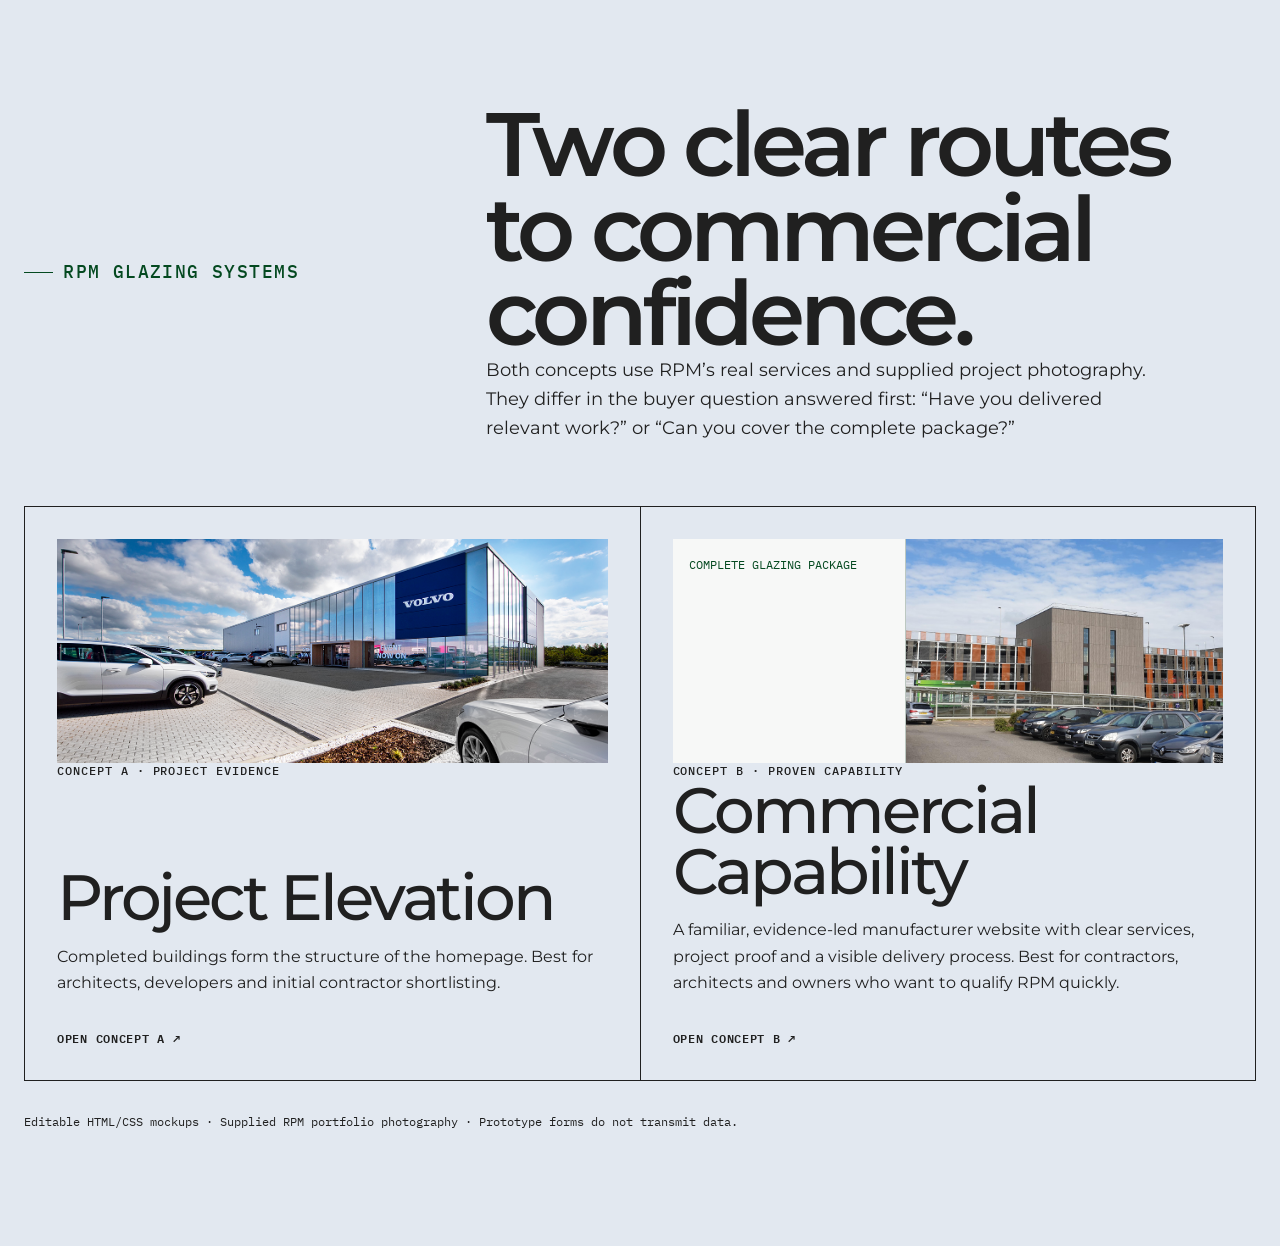
==== index.html @ e8a64cb8 "Publish RPM glazing homepage concepts" ====
<!doctype html>
<html lang="en">
<head>
  <meta charset="utf-8">
  <meta name="viewport" content="width=device-width, initial-scale=1">
  <title>RPM Glazing Systems — Homepage Concepts</title>
  <link rel="preconnect" href="https://fonts.googleapis.com">
  <link rel="preconnect" href="https://fonts.gstatic.com" crossorigin>
  <link href="https://fonts.googleapis.com/css2?family=IBM+Plex+Mono:wght@400;500;600&amp;family=Montserrat:wght@400;500;600;700;800&amp;display=swap" rel="stylesheet">
  <link rel="stylesheet" href="styles/shared.css">
  <style>
    body{min-height:100vh;background:var(--mist)}
    .selector{padding-block:clamp(3rem,8vw,7rem)}
    .selector-head{display:grid;grid-template-columns:.7fr 1.3fr;gap:3rem;margin-bottom:4rem}
    .selector-head h1{margin:0;max-width:12ch;font-size:clamp(3rem,7vw,6rem);font-weight:600;line-height:.94;letter-spacing:-.055em}
    .selector-head p{max-width:42rem;margin:0;font-size:1.1rem}
    .concept-grid{display:grid;grid-template-columns:1fr 1fr;border-top:1px solid var(--ink);border-left:1px solid var(--ink)}
    .concept-card{display:flex;min-height:34rem;flex-direction:column;padding:2rem;border-right:1px solid var(--ink);border-bottom:1px solid var(--ink);text-decoration:none;transition:background .2s ease,color .2s ease}
    .concept-card:hover{color:var(--white);background:var(--rpm-green)}
    .concept-card h2{margin:auto 0 1rem;max-width:12ch;font-size:clamp(2.4rem,5vw,4.5rem);font-weight:500;line-height:.95;letter-spacing:-.05em}
    .concept-card p{max-width:34rem;margin:0 0 2rem}
    .concept-preview{position:relative;height:14rem;overflow:hidden;background:var(--paper)}
    .concept-preview img{height:100%;object-fit:cover}
    .concept-preview--b{display:grid;grid-template-columns:.85fr 1.15fr;background:var(--paper)}
    .concept-preview--b span{padding:1rem;border-right:1px solid var(--line);color:var(--rpm-green);font-family:var(--font-mono);font-size:.72rem;text-transform:uppercase}
    .card-link{font-family:var(--font-mono);font-size:.75rem;font-weight:600;letter-spacing:.06em;text-transform:uppercase}
    .source-note{margin-top:2rem;font-family:var(--font-mono);font-size:.72rem;line-height:1.6}
    @media(max-width:760px){.selector-head,.concept-grid{grid-template-columns:1fr}.concept-card{min-height:30rem;padding:1.25rem}.concept-preview{height:12rem}}
  </style>
</head>
<body>
  <a class="skip-link" href="#main">Skip to main content</a>
  <main class="selector" id="main">
    <div class="shell">
      <header class="selector-head">
        <p class="eyebrow">RPM Glazing Systems</p>
        <div><h1>Two clear routes to commercial confidence.</h1><p>Both concepts use RPM’s real services and supplied project photography. They differ in the buyer question answered first: “Have you delivered relevant work?” or “Can you cover the complete package?”</p></div>
      </header>

      <div class="concept-grid">
        <a class="concept-card" href="concept-a.html">
          <div class="concept-preview"><img src="assets/projects/volvo-bristol.jpg" alt="Volvo Bristol project preview" width="1299" height="866"></div>
          <span class="mono">Concept A · Project evidence</span>
          <h2>Project Elevation</h2>
          <p>Completed buildings form the structure of the homepage. Best for architects, developers and initial contractor shortlisting.</p>
          <span class="card-link">Open Concept A ↗</span>
        </a>
        <a class="concept-card" href="concept-b.html">
          <div class="concept-preview concept-preview--b"><span aria-hidden="true">Complete glazing package</span><img src="assets/projects/bristol-airport-building.jpeg" alt="Bristol Airport project preview" width="2560" height="1280"></div>
          <span class="mono">Concept B · Proven capability</span>
          <h2>Commercial Capability</h2>
          <p>A familiar, evidence-led manufacturer website with clear services, project proof and a visible delivery process. Best for contractors, architects and owners who want to qualify RPM quickly.</p>
          <span class="card-link">Open Concept B ↗</span>
        </a>
      </div>
      <p class="source-note">Editable HTML/CSS mockups · Supplied RPM portfolio photography · Prototype forms do not transmit data.</p>
    </div>
  </main>
</body>
</html>
---- styles/shared.css ----
@import url("./tokens.css");

*,
*::before,
*::after {
  box-sizing: border-box;
}

html {
  background: var(--paper);
  overflow-x: hidden;
}

body {
  margin: 0;
  color: var(--ink);
  background: var(--paper);
  font-family: var(--font-sans);
  font-size: 1rem;
  line-height: 1.65;
  text-rendering: optimizeLegibility;
  -webkit-font-smoothing: antialiased;
}

img {
  display: block;
  width: 100%;
  height: auto;
}

a {
  color: inherit;
}

button,
input,
select,
textarea {
  font: inherit;
}

button,
a {
  -webkit-tap-highlight-color: transparent;
  touch-action: manipulation;
}

h1,
h2,
h3 {
  text-wrap: balance;
}

p {
  text-wrap: pretty;
}

section[id] {
  scroll-margin-top: 1.5rem;
}

:focus-visible {
  outline: 2px solid var(--rpm-green);
  outline-offset: 4px;
  box-shadow: var(--shadow-focus);
}

.skip-link {
  position: fixed;
  z-index: 1000;
  top: 0;
  left: 1rem;
  padding: 0.75rem 1rem;
  color: var(--white);
  background: var(--rpm-green);
  transform: translateY(-120%);
}

.skip-link:focus {
  transform: translateY(0);
}

.shell {
  width: var(--page);
  margin-inline: auto;
}

.mono,
.eyebrow,
.annotation,
.project-index,
.service-code {
  font-family: var(--font-mono);
  font-size: 0.75rem;
  font-weight: 500;
  line-height: 1.4;
  letter-spacing: 0.08em;
  text-transform: uppercase;
}

.eyebrow {
  display: inline-flex;
  align-items: center;
  gap: 0.65rem;
  color: var(--rpm-green);
}

.eyebrow::before {
  width: 1.8rem;
  height: 1px;
  background: currentColor;
  content: "";
}

.display {
  margin: 0;
  font-size: clamp(3rem, 6vw, 5.25rem);
  font-weight: 600;
  line-height: 0.94;
  letter-spacing: -0.055em;
}

.section-title {
  margin: 0;
  max-width: 18ch;
  font-size: clamp(2.1rem, 3.8vw, 3.75rem);
  font-weight: 600;
  line-height: 0.98;
  letter-spacing: -0.045em;
}

.lead {
  margin: 0;
  max-width: 42rem;
  font-size: clamp(1.05rem, 1.45vw, 1.28rem);
  line-height: 1.55;
}

.button {
  display: inline-flex;
  min-height: 3.25rem;
  align-items: center;
  justify-content: space-between;
  gap: 1.5rem;
  padding: 0.85rem 1rem;
  border: 1px solid var(--rpm-green);
  color: var(--white);
  background: var(--rpm-green);
  font-family: var(--font-mono);
  font-size: 0.75rem;
  font-weight: 600;
  letter-spacing: 0.06em;
  line-height: 1.2;
  text-decoration: none;
  text-transform: uppercase;
  cursor: pointer;
}

.button::after {
  font-size: 1rem;
  content: "↗";
}

.button:hover {
  border-color: var(--rpm-green-deep);
  background: var(--rpm-green-deep);
}

.button--ghost {
  color: var(--rpm-green);
  background: transparent;
}

.button--ghost:hover {
  color: var(--white);
}

.button--light {
  border-color: var(--white);
  color: var(--rpm-green);
  background: var(--white);
}

.button--light:hover {
  border-color: var(--mist);
  color: var(--rpm-green-deep);
  background: var(--mist);
}

.site-header {
  position: relative;
  z-index: 20;
  border-bottom: 1px solid var(--line-dark);
  background: rgba(247, 248, 247, 0.96);
}

.header-grid {
  display: grid;
  min-height: 5rem;
  grid-template-columns: minmax(13rem, 1fr) auto auto auto;
  align-items: stretch;
}

.brand {
  display: flex;
  align-items: center;
  gap: 0.8rem;
  border-right: 1px solid var(--line-dark);
  text-decoration: none;
}

.brand-mark {
  color: var(--rpm-green);
  font-size: 2rem;
  font-weight: 800;
  letter-spacing: -0.09em;
  line-height: 1;
}

.brand-name {
  max-width: 8rem;
  font-family: var(--font-mono);
  font-size: 0.7rem;
  letter-spacing: 0.08em;
  line-height: 1.2;
  text-transform: uppercase;
}

.nav-toggle {
  display: none;
}

.site-nav {
  display: flex;
  align-items: stretch;
  justify-content: flex-end;
}

.site-nav a {
  display: flex;
  min-width: 6.4rem;
  align-items: center;
  justify-content: center;
  border-right: 1px solid var(--line-dark);
  font-family: var(--font-mono);
  font-size: 0.74rem;
  letter-spacing: 0.06em;
  text-decoration: none;
  text-transform: uppercase;
}

.header-phone {
  display: flex;
  min-width: 9.75rem;
  align-items: center;
  justify-content: center;
  border-right: 1px solid var(--line-dark);
  color: var(--rpm-green-deep);
  font-family: var(--font-mono);
  font-size: 0.72rem;
  font-weight: 600;
  letter-spacing: 0.04em;
  text-decoration: none;
}

.header-phone:hover {
  color: var(--white);
  background: var(--rpm-green);
}

.site-nav a:hover {
  color: var(--white);
  background: var(--rpm-green);
}

.header-contact {
  display: flex;
  min-width: 11.5rem;
  align-items: center;
  justify-content: center;
  color: var(--white);
  background: var(--rpm-green);
  font-family: var(--font-mono);
  font-size: 0.72rem;
  font-weight: 600;
  letter-spacing: 0.05em;
  text-decoration: none;
}

.header-contact:hover {
  background: var(--rpm-green-deep);
}

.mobile-quick-actions {
  display: none;
}

.section-head {
  display: grid;
  grid-template-columns: minmax(12rem, 0.7fr) 1.8fr;
  gap: 2rem;
  align-items: start;
}

.section-head__copy {
  display: grid;
  gap: 1.5rem;
}

.project-caption {
  display: grid;
  grid-template-columns: auto 1fr;
  gap: 1rem;
  align-items: start;
  padding-top: 0.85rem;
  border-top: 1px solid currentColor;
}

.project-caption h3,
.project-caption p {
  margin: 0;
}

.project-caption h3 {
  font-size: 1rem;
  font-weight: 600;
  line-height: 1.25;
}

.project-caption p {
  margin-top: 0.25rem;
  color: var(--ink-soft);
  font-size: 0.78rem;
  line-height: 1.45;
}

.prototype-note {
  margin: 0;
  color: var(--ink-soft);
  font-family: var(--font-mono);
  font-size: 0.72rem;
  line-height: 1.6;
}

.enquiry-form {
  display: grid;
  grid-template-columns: 1fr 1fr;
  gap: 1.2rem;
}

.field {
  display: grid;
  gap: 0.45rem;
}

.field--wide {
  grid-column: 1 / -1;
}

.field label,
.field legend {
  font-family: var(--font-mono);
  font-size: 0.72rem;
  font-weight: 600;
  letter-spacing: 0.04em;
  text-transform: uppercase;
}

.field input,
.field select,
.field textarea {
  width: 100%;
  min-height: 3.25rem;
  padding: 0.8rem 0;
  border: 0;
  border-bottom: 1px solid var(--ink);
  border-radius: 0;
  color: var(--ink);
  background: transparent;
}

.field textarea {
  min-height: 7.5rem;
  resize: vertical;
}

.field input[aria-invalid="true"],
.field select[aria-invalid="true"],
.field textarea[aria-invalid="true"] {
  border-bottom-width: 2px;
  border-bottom-color: #a10000;
}

.field-error {
  min-height: 1rem;
  margin: 0;
  color: #8b0000;
  font-size: 0.75rem;
}

.form-actions {
  display: flex;
  grid-column: 1 / -1;
  align-items: center;
  gap: 1rem;
  flex-wrap: wrap;
}

.form-status {
  padding: 1.2rem;
  border-left: 4px solid var(--rpm-green);
  background: var(--rpm-green-soft);
}

.site-footer {
  color: var(--white);
  background: var(--rpm-green-deep);
}

.footer-grid {
  display: grid;
  grid-template-columns: 1.2fr 1fr 1fr;
  gap: 3rem;
  padding-block: 4rem;
}

.footer-brand {
  font-size: clamp(3.5rem, 8vw, 7.5rem);
  font-weight: 800;
  letter-spacing: -0.09em;
  line-height: 0.8;
}

.footer-block h2,
.footer-block p {
  margin: 0;
}

.footer-block h2 {
  margin-bottom: 1rem;
  font-family: var(--font-mono);
  font-size: 0.72rem;
  letter-spacing: 0.08em;
  text-transform: uppercase;
}

.footer-block a {
  text-underline-offset: 0.25rem;
}

.footer-legal {
  display: flex;
  justify-content: space-between;
  gap: 2rem;
  padding-block: 1.25rem;
  border-top: 1px solid rgba(255, 255, 255, 0.25);
  font-family: var(--font-mono);
  font-size: 0.66rem;
  line-height: 1.5;
}

@media (max-width: 1280px) {
  .header-grid {
    grid-template-columns: 1fr auto auto auto;
  }

  .site-nav {
    position: absolute;
    top: 100%;
    right: 0;
    left: 0;
    display: none;
    padding: 1rem 24px;
    border-bottom: 1px solid var(--line-dark);
    background: var(--paper);
  }

  .site-nav[data-open="true"] {
    display: grid;
  }

  .site-nav a {
    min-height: 3.25rem;
    justify-content: flex-start;
    border-right: 0;
    border-bottom: 1px solid var(--line-dark);
  }

  .nav-toggle {
    display: inline-flex;
    min-width: 5rem;
    align-items: center;
    justify-content: center;
    border: 0;
    border-right: 1px solid var(--line-dark);
    background: transparent;
    font-family: var(--font-mono);
    font-size: 0.7rem;
    text-transform: uppercase;
    cursor: pointer;
  }
}

@media (max-width: 760px) {
  :root {
    --page: var(--page-mobile);
  }

  .display {
    font-size: clamp(2.65rem, 13.2vw, 4rem);
    line-height: 0.98;
  }

  .section-title {
    font-size: clamp(2.1rem, 10vw, 3.2rem);
    line-height: 1;
  }

  .header-grid {
    min-height: 4.5rem;
    grid-template-columns: 1fr auto;
  }

  .brand {
    border-right: 0;
  }

  .brand-name {
    display: none;
  }

  .header-contact {
    display: none;
  }

  .header-phone {
    display: none;
  }

  .nav-toggle {
    border-left: 1px solid var(--line-dark);
    border-right: 0;
  }

  .mobile-quick-actions {
    display: grid;
    grid-template-columns: 1fr 1fr;
    border-bottom: 1px solid var(--line-dark);
    background: var(--paper);
  }

  .mobile-quick-actions a {
    display: flex;
    min-height: 3.5rem;
    align-items: center;
    justify-content: center;
    padding: 0.75rem;
    color: var(--rpm-green-deep);
    font-family: var(--font-mono);
    font-size: 0.72rem;
    font-weight: 600;
    letter-spacing: 0.04em;
    text-decoration: none;
    text-transform: uppercase;
  }

  .mobile-quick-actions a + a {
    border-left: 1px solid var(--line-dark);
    color: var(--white);
    background: var(--rpm-green);
  }

  .section-head {
    grid-template-columns: 1fr;
    gap: 1.25rem;
  }

  .enquiry-form {
    grid-template-columns: 1fr;
  }

  .field--wide,
  .form-actions {
    grid-column: 1;
  }

  .footer-grid {
    grid-template-columns: 1fr;
    gap: 2.5rem;
    padding-block: 3rem;
  }

  .footer-legal {
    flex-direction: column;
    gap: 0.8rem;
  }
}

@media (prefers-reduced-motion: reduce) {
  html {
    scroll-behavior: auto;
  }

  *,
  *::before,
  *::after {
    scroll-behavior: auto !important;
    transition-duration: 0.01ms !important;
    animation-duration: 0.01ms !important;
    animation-iteration-count: 1 !important;
  }
}
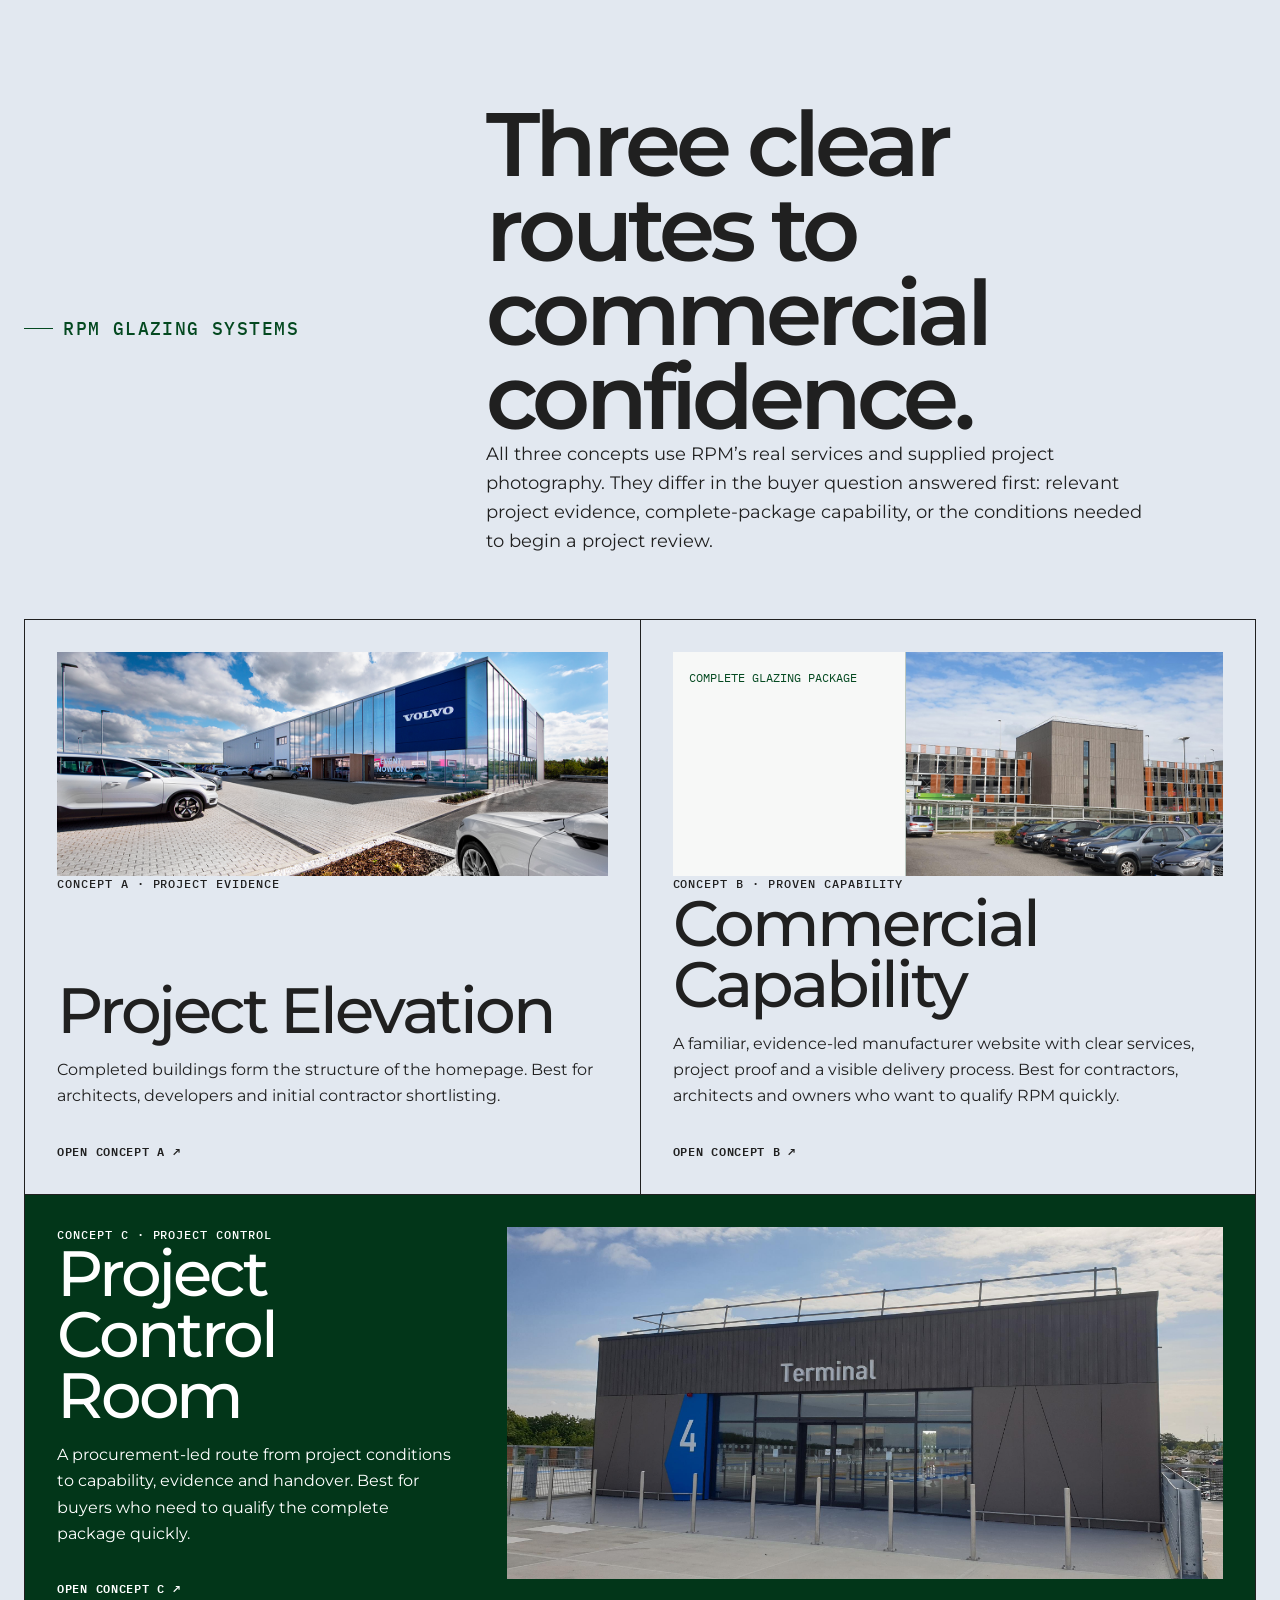
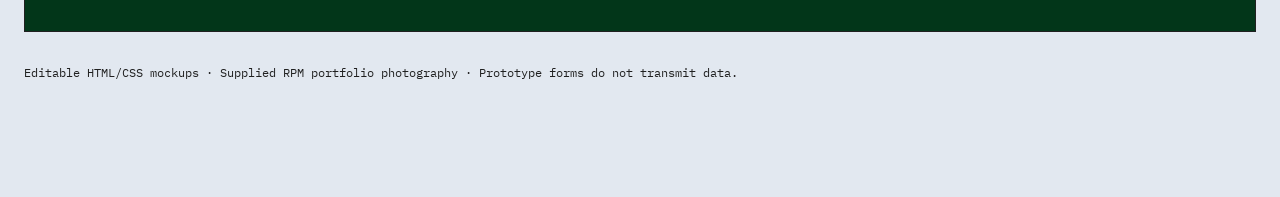
==== commit baf2408d: "Add RPM Project Control Room concept" ====
--- a/index.html
+++ b/index.html
@@ -24,8 +24,13 @@
     .concept-preview--b{display:grid;grid-template-columns:.85fr 1.15fr;background:var(--paper)}
     .concept-preview--b span{padding:1rem;border-right:1px solid var(--line);color:var(--rpm-green);font-family:var(--font-mono);font-size:.72rem;text-transform:uppercase}
     .card-link{font-family:var(--font-mono);font-size:.75rem;font-weight:600;letter-spacing:.06em;text-transform:uppercase}
+    .concept-card--c{grid-column:1/-1;display:grid;min-height:25rem;grid-template-columns:.72fr 1.28fr;grid-template-rows:auto 1fr auto;column-gap:3rem;background:var(--rpm-green-deep);color:var(--white)}
+    .concept-card--c:hover{background:var(--ink)}
+    .concept-card--c .concept-preview{grid-column:2;grid-row:1/-1;height:100%;min-height:20rem}
+    .concept-card--c .mono,.concept-card--c h2,.concept-card--c p,.concept-card--c .card-link{grid-column:1}
+    .concept-card--c h2{margin:auto 0 1rem}
     .source-note{margin-top:2rem;font-family:var(--font-mono);font-size:.72rem;line-height:1.6}
-    @media(max-width:760px){.selector-head,.concept-grid{grid-template-columns:1fr}.concept-card{min-height:30rem;padding:1.25rem}.concept-preview{height:12rem}}
+    @media(max-width:760px){.selector-head,.concept-grid{grid-template-columns:1fr}.concept-card{min-height:30rem;padding:1.25rem}.concept-preview{height:12rem}.concept-card--c{display:flex;grid-column:auto;min-height:32rem}.concept-card--c .concept-preview{order:-1;width:100%;min-height:12rem;height:12rem}}
   </style>
 </head>
 <body>
@@ -34,7 +39,7 @@
     <div class="shell">
       <header class="selector-head">
         <p class="eyebrow">RPM Glazing Systems</p>
-        <div><h1>Two clear routes to commercial confidence.</h1><p>Both concepts use RPM’s real services and supplied project photography. They differ in the buyer question answered first: “Have you delivered relevant work?” or “Can you cover the complete package?”</p></div>
+        <div><h1>Three clear routes to commercial confidence.</h1><p>All three concepts use RPM’s real services and supplied project photography. They differ in the buyer question answered first: relevant project evidence, complete-package capability, or the conditions needed to begin a project review.</p></div>
       </header>
 
       <div class="concept-grid">
@@ -52,6 +57,13 @@
           <p>A familiar, evidence-led manufacturer website with clear services, project proof and a visible delivery process. Best for contractors, architects and owners who want to qualify RPM quickly.</p>
           <span class="card-link">Open Concept B ↗</span>
         </a>
+        <a class="concept-card concept-card--c" href="concept-c.html">
+          <div class="concept-preview"><img src="assets/projects/bristol-airport-terminal.jpeg" alt="Bristol Airport project preview" width="2633" height="1317"></div>
+          <span class="mono">Concept C · Project control</span>
+          <h2>Project Control Room</h2>
+          <p>A procurement-led route from project conditions to capability, evidence and handover. Best for buyers who need to qualify the complete package quickly.</p>
+          <span class="card-link">Open Concept C ↗</span>
+        </a>
       </div>
       <p class="source-note">Editable HTML/CSS mockups · Supplied RPM portfolio photography · Prototype forms do not transmit data.</p>
     </div>
